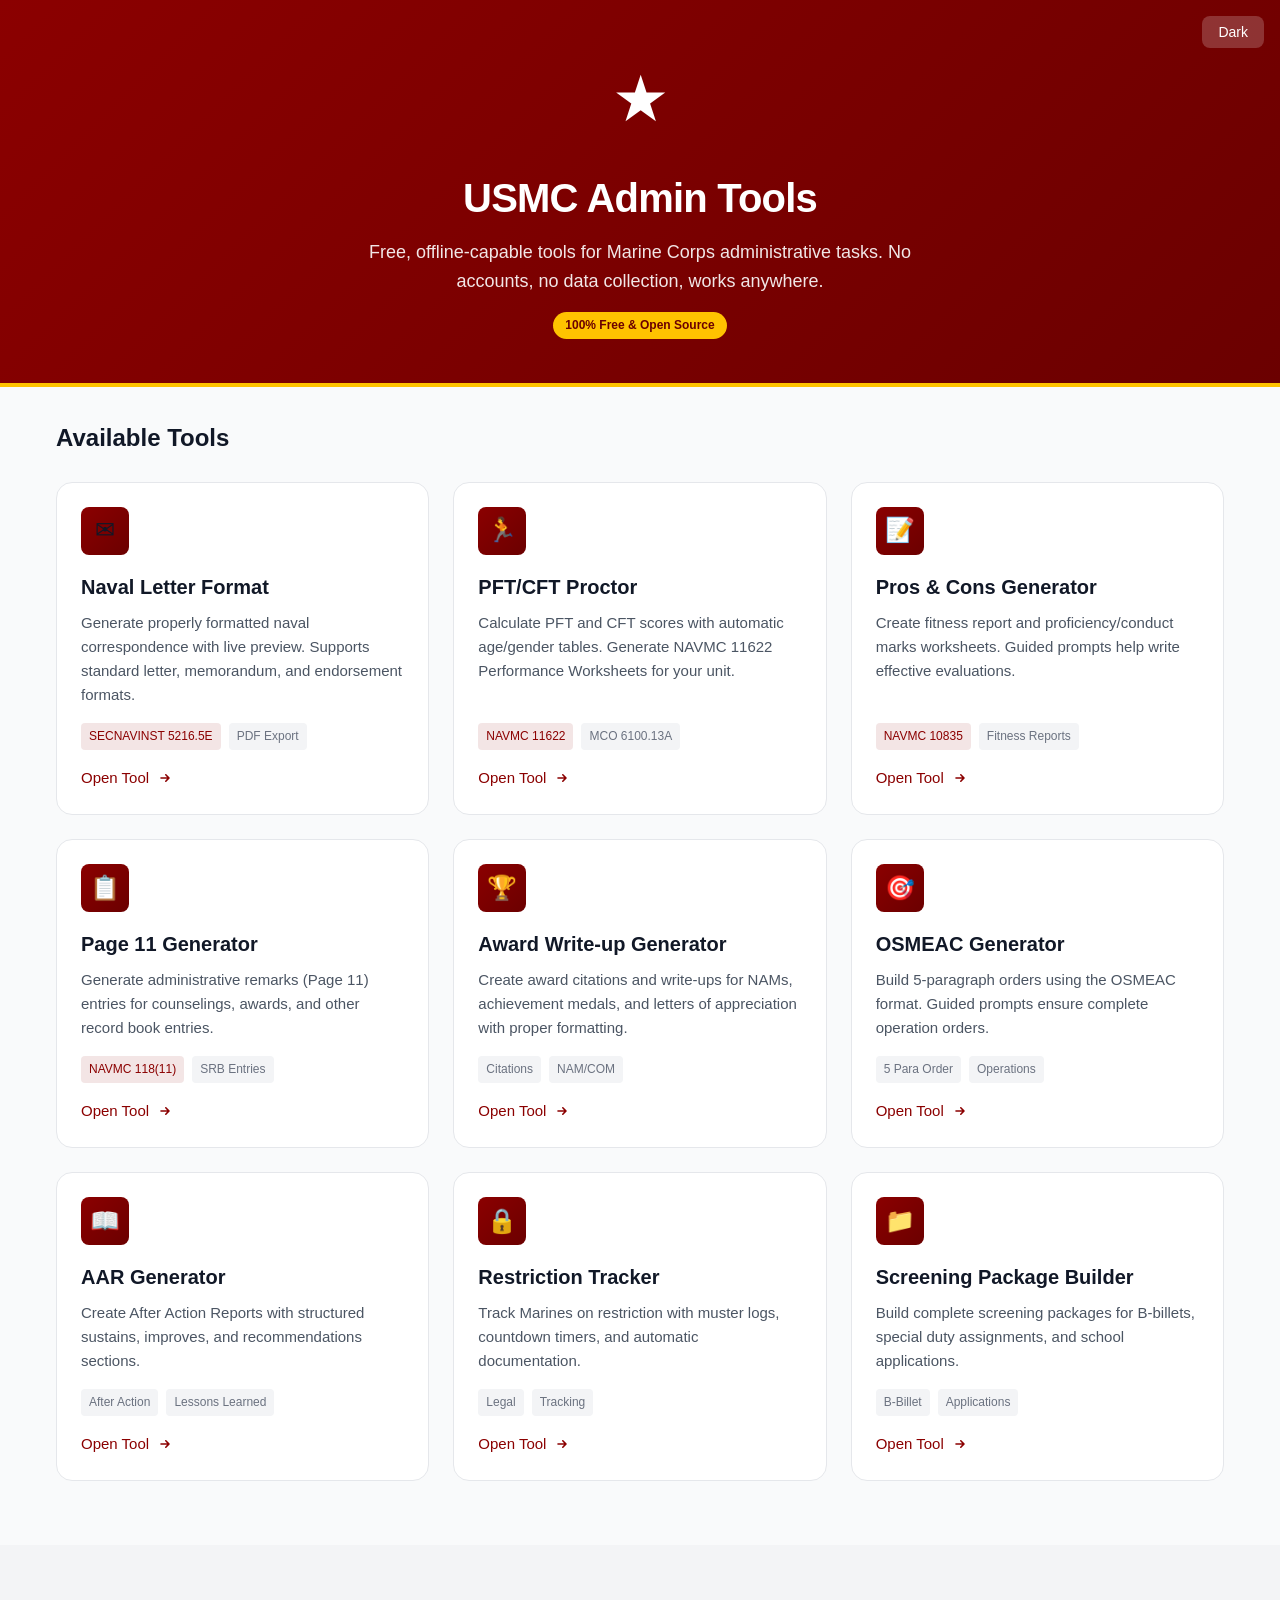
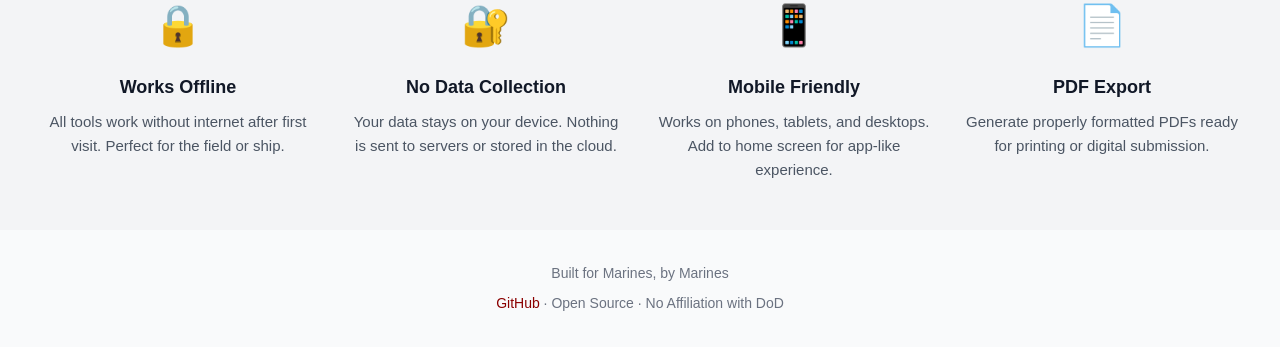
==== index.html @ 27b56e78 "Initial commit: USMC Admin Tools Portal Landing page linking all USMC admin tools: - Naval Letter Fo" ====
<!DOCTYPE html>
<html lang="en" data-theme="light">
<head>
  <meta charset="UTF-8">
  <meta name="viewport" content="width=device-width, initial-scale=1.0">
  <meta name="description" content="USMC Admin Tools - Free offline-capable tools for Marine Corps administrative tasks">
  <title>USMC Admin Tools Suite</title>

  <!-- PWA -->
  <link rel="manifest" href="manifest.json">
  <meta name="theme-color" content="#8B0000">
  <link rel="icon" type="image/svg+xml" href="assets/icon.svg">
  <link rel="apple-touch-icon" href="assets/icon-192.png">
  <meta name="apple-mobile-web-app-capable" content="yes">
  <meta name="apple-mobile-web-app-status-bar-style" content="black-translucent">

  <style>
    /* ========================================
       CSS Variables
       ======================================== */
    :root {
      --primary: #8B0000;
      --primary-dark: #6B0000;
      --primary-light: #A52A2A;
      --secondary: #003366;
      --gold: #FFC300;

      --bg-primary: #FFFFFF;
      --bg-secondary: #F9FAFB;
      --bg-tertiary: #F3F4F6;
      --surface: #FFFFFF;

      --text-primary: #111827;
      --text-secondary: #4B5563;
      --text-tertiary: #6B7280;

      --border-light: #E5E7EB;
      --border-medium: #D1D5DB;

      --shadow-sm: 0 1px 2px 0 rgba(0, 0, 0, 0.05);
      --shadow-md: 0 4px 6px -1px rgba(0, 0, 0, 0.1);
      --shadow-lg: 0 10px 15px -3px rgba(0, 0, 0, 0.1);

      --radius-md: 8px;
      --radius-lg: 12px;
      --radius-xl: 16px;

      --font-sans: -apple-system, BlinkMacSystemFont, 'Segoe UI', Roboto, sans-serif;
    }

    [data-theme="dark"] {
      --bg-primary: #111827;
      --bg-secondary: #1F2937;
      --bg-tertiary: #374151;
      --surface: #1F2937;

      --text-primary: #F9FAFB;
      --text-secondary: #D1D5DB;
      --text-tertiary: #9CA3AF;

      --border-light: #374151;
      --border-medium: #4B5563;
    }

    /* ========================================
       Base Styles
       ======================================== */
    *, *::before, *::after {
      box-sizing: border-box;
      margin: 0;
      padding: 0;
    }

    body {
      font-family: var(--font-sans);
      background: var(--bg-secondary);
      color: var(--text-primary);
      line-height: 1.6;
      min-height: 100vh;
    }

    a {
      color: inherit;
      text-decoration: none;
    }

    /* ========================================
       Header
       ======================================== */
    .header {
      background: linear-gradient(135deg, var(--primary) 0%, var(--primary-dark) 100%);
      color: white;
      padding: 3rem 1rem;
      text-align: center;
      position: relative;
    }

    .header::after {
      content: '';
      position: absolute;
      bottom: 0;
      left: 0;
      right: 0;
      height: 4px;
      background: var(--gold);
    }

    .header__icon {
      font-size: 4rem;
      margin-bottom: 1rem;
    }

    .header__title {
      font-size: 2.5rem;
      font-weight: 700;
      margin-bottom: 0.5rem;
      letter-spacing: -0.02em;
    }

    .header__subtitle {
      font-size: 1.125rem;
      opacity: 0.9;
      max-width: 600px;
      margin: 0 auto;
    }

    .header__badge {
      display: inline-block;
      background: var(--gold);
      color: var(--primary-dark);
      font-size: 0.75rem;
      font-weight: 600;
      padding: 0.25rem 0.75rem;
      border-radius: 999px;
      margin-top: 1rem;
    }

    /* ========================================
       Theme Toggle
       ======================================== */
    .theme-toggle {
      position: absolute;
      top: 1rem;
      right: 1rem;
      background: rgba(255,255,255,0.2);
      border: none;
      color: white;
      padding: 0.5rem 1rem;
      border-radius: var(--radius-md);
      cursor: pointer;
      font-size: 0.875rem;
      transition: background 0.2s;
    }

    .theme-toggle:hover {
      background: rgba(255,255,255,0.3);
    }

    /* ========================================
       Container
       ======================================== */
    .container {
      max-width: 1200px;
      margin: 0 auto;
      padding: 2rem 1rem;
    }

    /* ========================================
       Tools Grid
       ======================================== */
    .section-title {
      font-size: 1.5rem;
      font-weight: 600;
      margin-bottom: 1.5rem;
      color: var(--text-primary);
    }

    .tools-grid {
      display: grid;
      grid-template-columns: repeat(auto-fill, minmax(300px, 1fr));
      gap: 1.5rem;
    }

    /* ========================================
       Tool Card
       ======================================== */
    .tool-card {
      background: var(--surface);
      border: 1px solid var(--border-light);
      border-radius: var(--radius-xl);
      padding: 1.5rem;
      transition: all 0.2s ease;
      display: flex;
      flex-direction: column;
      position: relative;
      overflow: hidden;
    }

    .tool-card:hover {
      transform: translateY(-4px);
      box-shadow: var(--shadow-lg);
      border-color: var(--primary-light);
    }

    .tool-card__icon {
      width: 48px;
      height: 48px;
      background: linear-gradient(135deg, var(--primary) 0%, var(--primary-dark) 100%);
      border-radius: var(--radius-md);
      display: flex;
      align-items: center;
      justify-content: center;
      font-size: 1.5rem;
      margin-bottom: 1rem;
    }

    .tool-card__title {
      font-size: 1.25rem;
      font-weight: 600;
      margin-bottom: 0.5rem;
      color: var(--text-primary);
    }

    .tool-card__description {
      font-size: 0.9375rem;
      color: var(--text-secondary);
      margin-bottom: 1rem;
      flex: 1;
    }

    .tool-card__tags {
      display: flex;
      flex-wrap: wrap;
      gap: 0.5rem;
      margin-bottom: 1rem;
    }

    .tag {
      font-size: 0.75rem;
      padding: 0.25rem 0.5rem;
      background: var(--bg-tertiary);
      color: var(--text-tertiary);
      border-radius: 4px;
    }

    .tag--navmc {
      background: rgba(139, 0, 0, 0.1);
      color: var(--primary);
    }

    .tool-card__link {
      display: inline-flex;
      align-items: center;
      gap: 0.5rem;
      color: var(--primary);
      font-weight: 500;
      font-size: 0.9375rem;
    }

    .tool-card__link:hover {
      text-decoration: underline;
    }

    .tool-card__link svg {
      width: 16px;
      height: 16px;
    }

    .tool-card--coming-soon {
      opacity: 0.6;
    }

    .tool-card--coming-soon .tool-card__link {
      color: var(--text-tertiary);
      pointer-events: none;
    }

    .coming-soon-badge {
      position: absolute;
      top: 1rem;
      right: 1rem;
      background: var(--bg-tertiary);
      color: var(--text-tertiary);
      font-size: 0.6875rem;
      font-weight: 600;
      padding: 0.25rem 0.5rem;
      border-radius: 4px;
      text-transform: uppercase;
    }

    /* ========================================
       Features Section
       ======================================== */
    .features {
      background: var(--bg-tertiary);
      padding: 3rem 1rem;
      margin-top: 2rem;
    }

    .features-grid {
      display: grid;
      grid-template-columns: repeat(auto-fit, minmax(250px, 1fr));
      gap: 2rem;
      max-width: 1200px;
      margin: 0 auto;
    }

    .feature {
      text-align: center;
    }

    .feature__icon {
      font-size: 2.5rem;
      margin-bottom: 1rem;
    }

    .feature__title {
      font-size: 1.125rem;
      font-weight: 600;
      margin-bottom: 0.5rem;
    }

    .feature__description {
      font-size: 0.9375rem;
      color: var(--text-secondary);
    }

    /* ========================================
       Footer
       ======================================== */
    .footer {
      text-align: center;
      padding: 2rem 1rem;
      color: var(--text-tertiary);
      font-size: 0.875rem;
    }

    .footer a {
      color: var(--primary);
    }

    .footer a:hover {
      text-decoration: underline;
    }

    /* ========================================
       Responsive
       ======================================== */
    @media (max-width: 640px) {
      .header__title {
        font-size: 1.75rem;
      }

      .header__subtitle {
        font-size: 1rem;
      }

      .tools-grid {
        grid-template-columns: 1fr;
      }
    }
  </style>
</head>
<body>
  <!-- Header -->
  <header class="header">
    <button class="theme-toggle" onclick="toggleTheme()" id="theme-toggle">Dark</button>
    <div class="header__icon">&#9733;</div>
    <h1 class="header__title">USMC Admin Tools</h1>
    <p class="header__subtitle">Free, offline-capable tools for Marine Corps administrative tasks. No accounts, no data collection, works anywhere.</p>
    <span class="header__badge">100% Free &amp; Open Source</span>
  </header>

  <!-- Main Content -->
  <main class="container">
    <h2 class="section-title">Available Tools</h2>

    <div class="tools-grid">
      <!-- Naval Letter Format -->
      <a href="https://jeranaias.github.io/navalletterformat/" class="tool-card">
        <div class="tool-card__icon">&#9993;</div>
        <h3 class="tool-card__title">Naval Letter Format</h3>
        <p class="tool-card__description">Generate properly formatted naval correspondence with live preview. Supports standard letter, memorandum, and endorsement formats.</p>
        <div class="tool-card__tags">
          <span class="tag tag--navmc">SECNAVINST 5216.5E</span>
          <span class="tag">PDF Export</span>
        </div>
        <span class="tool-card__link">
          Open Tool
          <svg viewBox="0 0 20 20" fill="currentColor"><path fill-rule="evenodd" d="M10.293 5.293a1 1 0 011.414 0l4 4a1 1 0 010 1.414l-4 4a1 1 0 01-1.414-1.414L12.586 11H5a1 1 0 110-2h7.586l-2.293-2.293a1 1 0 010-1.414z" clip-rule="evenodd"/></svg>
        </span>
      </a>

      <!-- PFT/CFT Proctor -->
      <a href="https://jeranaias.github.io/pft-cft-proctor/" class="tool-card">
        <div class="tool-card__icon">&#127939;</div>
        <h3 class="tool-card__title">PFT/CFT Proctor</h3>
        <p class="tool-card__description">Calculate PFT and CFT scores with automatic age/gender tables. Generate NAVMC 11622 Performance Worksheets for your unit.</p>
        <div class="tool-card__tags">
          <span class="tag tag--navmc">NAVMC 11622</span>
          <span class="tag">MCO 6100.13A</span>
        </div>
        <span class="tool-card__link">
          Open Tool
          <svg viewBox="0 0 20 20" fill="currentColor"><path fill-rule="evenodd" d="M10.293 5.293a1 1 0 011.414 0l4 4a1 1 0 010 1.414l-4 4a1 1 0 01-1.414-1.414L12.586 11H5a1 1 0 110-2h7.586l-2.293-2.293a1 1 0 010-1.414z" clip-rule="evenodd"/></svg>
        </span>
      </a>

      <!-- Pros/Cons Generator -->
      <a href="https://jeranaias.github.io/pros-cons-generator/" class="tool-card">
        <div class="tool-card__icon">&#128221;</div>
        <h3 class="tool-card__title">Pros &amp; Cons Generator</h3>
        <p class="tool-card__description">Create fitness report and proficiency/conduct marks worksheets. Guided prompts help write effective evaluations.</p>
        <div class="tool-card__tags">
          <span class="tag tag--navmc">NAVMC 10835</span>
          <span class="tag">Fitness Reports</span>
        </div>
        <span class="tool-card__link">
          Open Tool
          <svg viewBox="0 0 20 20" fill="currentColor"><path fill-rule="evenodd" d="M10.293 5.293a1 1 0 011.414 0l4 4a1 1 0 010 1.414l-4 4a1 1 0 01-1.414-1.414L12.586 11H5a1 1 0 110-2h7.586l-2.293-2.293a1 1 0 010-1.414z" clip-rule="evenodd"/></svg>
        </span>
      </a>

      <!-- Page 11 Generator -->
      <a href="https://jeranaias.github.io/page11-generator/" class="tool-card">
        <div class="tool-card__icon">&#128203;</div>
        <h3 class="tool-card__title">Page 11 Generator</h3>
        <p class="tool-card__description">Generate administrative remarks (Page 11) entries for counselings, awards, and other record book entries.</p>
        <div class="tool-card__tags">
          <span class="tag tag--navmc">NAVMC 118(11)</span>
          <span class="tag">SRB Entries</span>
        </div>
        <span class="tool-card__link">
          Open Tool
          <svg viewBox="0 0 20 20" fill="currentColor"><path fill-rule="evenodd" d="M10.293 5.293a1 1 0 011.414 0l4 4a1 1 0 010 1.414l-4 4a1 1 0 01-1.414-1.414L12.586 11H5a1 1 0 110-2h7.586l-2.293-2.293a1 1 0 010-1.414z" clip-rule="evenodd"/></svg>
        </span>
      </a>

      <!-- Award Write-up Generator -->
      <a href="https://jeranaias.github.io/award-writeup-generator/" class="tool-card">
        <div class="tool-card__icon">&#127942;</div>
        <h3 class="tool-card__title">Award Write-up Generator</h3>
        <p class="tool-card__description">Create award citations and write-ups for NAMs, achievement medals, and letters of appreciation with proper formatting.</p>
        <div class="tool-card__tags">
          <span class="tag">Citations</span>
          <span class="tag">NAM/COM</span>
        </div>
        <span class="tool-card__link">
          Open Tool
          <svg viewBox="0 0 20 20" fill="currentColor"><path fill-rule="evenodd" d="M10.293 5.293a1 1 0 011.414 0l4 4a1 1 0 010 1.414l-4 4a1 1 0 01-1.414-1.414L12.586 11H5a1 1 0 110-2h7.586l-2.293-2.293a1 1 0 010-1.414z" clip-rule="evenodd"/></svg>
        </span>
      </a>

      <!-- OSMEAC Generator -->
      <a href="https://jeranaias.github.io/osmeac-generator/" class="tool-card">
        <div class="tool-card__icon">&#127919;</div>
        <h3 class="tool-card__title">OSMEAC Generator</h3>
        <p class="tool-card__description">Build 5-paragraph orders using the OSMEAC format. Guided prompts ensure complete operation orders.</p>
        <div class="tool-card__tags">
          <span class="tag">5 Para Order</span>
          <span class="tag">Operations</span>
        </div>
        <span class="tool-card__link">
          Open Tool
          <svg viewBox="0 0 20 20" fill="currentColor"><path fill-rule="evenodd" d="M10.293 5.293a1 1 0 011.414 0l4 4a1 1 0 010 1.414l-4 4a1 1 0 01-1.414-1.414L12.586 11H5a1 1 0 110-2h7.586l-2.293-2.293a1 1 0 010-1.414z" clip-rule="evenodd"/></svg>
        </span>
      </a>

      <!-- AAR Generator -->
      <a href="https://jeranaias.github.io/aar-generator/" class="tool-card">
        <div class="tool-card__icon">&#128214;</div>
        <h3 class="tool-card__title">AAR Generator</h3>
        <p class="tool-card__description">Create After Action Reports with structured sustains, improves, and recommendations sections.</p>
        <div class="tool-card__tags">
          <span class="tag">After Action</span>
          <span class="tag">Lessons Learned</span>
        </div>
        <span class="tool-card__link">
          Open Tool
          <svg viewBox="0 0 20 20" fill="currentColor"><path fill-rule="evenodd" d="M10.293 5.293a1 1 0 011.414 0l4 4a1 1 0 010 1.414l-4 4a1 1 0 01-1.414-1.414L12.586 11H5a1 1 0 110-2h7.586l-2.293-2.293a1 1 0 010-1.414z" clip-rule="evenodd"/></svg>
        </span>
      </a>

      <!-- Restriction Tracker -->
      <a href="https://jeranaias.github.io/restriction-tracker/" class="tool-card">
        <div class="tool-card__icon">&#128274;</div>
        <h3 class="tool-card__title">Restriction Tracker</h3>
        <p class="tool-card__description">Track Marines on restriction with muster logs, countdown timers, and automatic documentation.</p>
        <div class="tool-card__tags">
          <span class="tag">Legal</span>
          <span class="tag">Tracking</span>
        </div>
        <span class="tool-card__link">
          Open Tool
          <svg viewBox="0 0 20 20" fill="currentColor"><path fill-rule="evenodd" d="M10.293 5.293a1 1 0 011.414 0l4 4a1 1 0 010 1.414l-4 4a1 1 0 01-1.414-1.414L12.586 11H5a1 1 0 110-2h7.586l-2.293-2.293a1 1 0 010-1.414z" clip-rule="evenodd"/></svg>
        </span>
      </a>

      <!-- Screening Package Builder -->
      <a href="https://jeranaias.github.io/screening-package-builder/" class="tool-card">
        <div class="tool-card__icon">&#128193;</div>
        <h3 class="tool-card__title">Screening Package Builder</h3>
        <p class="tool-card__description">Build complete screening packages for B-billets, special duty assignments, and school applications.</p>
        <div class="tool-card__tags">
          <span class="tag">B-Billet</span>
          <span class="tag">Applications</span>
        </div>
        <span class="tool-card__link">
          Open Tool
          <svg viewBox="0 0 20 20" fill="currentColor"><path fill-rule="evenodd" d="M10.293 5.293a1 1 0 011.414 0l4 4a1 1 0 010 1.414l-4 4a1 1 0 01-1.414-1.414L12.586 11H5a1 1 0 110-2h7.586l-2.293-2.293a1 1 0 010-1.414z" clip-rule="evenodd"/></svg>
        </span>
      </a>
    </div>
  </main>

  <!-- Features Section -->
  <section class="features">
    <div class="features-grid">
      <div class="feature">
        <div class="feature__icon">&#128274;</div>
        <h3 class="feature__title">Works Offline</h3>
        <p class="feature__description">All tools work without internet after first visit. Perfect for the field or ship.</p>
      </div>
      <div class="feature">
        <div class="feature__icon">&#128272;</div>
        <h3 class="feature__title">No Data Collection</h3>
        <p class="feature__description">Your data stays on your device. Nothing is sent to servers or stored in the cloud.</p>
      </div>
      <div class="feature">
        <div class="feature__icon">&#128241;</div>
        <h3 class="feature__title">Mobile Friendly</h3>
        <p class="feature__description">Works on phones, tablets, and desktops. Add to home screen for app-like experience.</p>
      </div>
      <div class="feature">
        <div class="feature__icon">&#128196;</div>
        <h3 class="feature__title">PDF Export</h3>
        <p class="feature__description">Generate properly formatted PDFs ready for printing or digital submission.</p>
      </div>
    </div>
  </section>

  <!-- Footer -->
  <footer class="footer">
    <p>Built for Marines, by Marines</p>
    <p style="margin-top: 0.5rem;">
      <a href="https://github.com/jeranaias">GitHub</a> &middot;
      Open Source &middot;
      No Affiliation with DoD
    </p>
  </footer>

  <script>
    // Theme toggle
    function toggleTheme() {
      const html = document.documentElement;
      const current = html.getAttribute('data-theme');
      const next = current === 'dark' ? 'light' : 'dark';
      html.setAttribute('data-theme', next);
      localStorage.setItem('theme', next);
      updateThemeButton(next);
    }

    function updateThemeButton(theme) {
      const btn = document.getElementById('theme-toggle');
      if (btn) btn.textContent = theme === 'dark' ? 'Light' : 'Dark';
    }

    // Initialize theme
    (function() {
      const saved = localStorage.getItem('theme');
      const prefers = window.matchMedia('(prefers-color-scheme: dark)').matches;
      const theme = saved || (prefers ? 'dark' : 'light');
      document.documentElement.setAttribute('data-theme', theme);
      updateThemeButton(theme);
    })();
  </script>
</body>
</html>
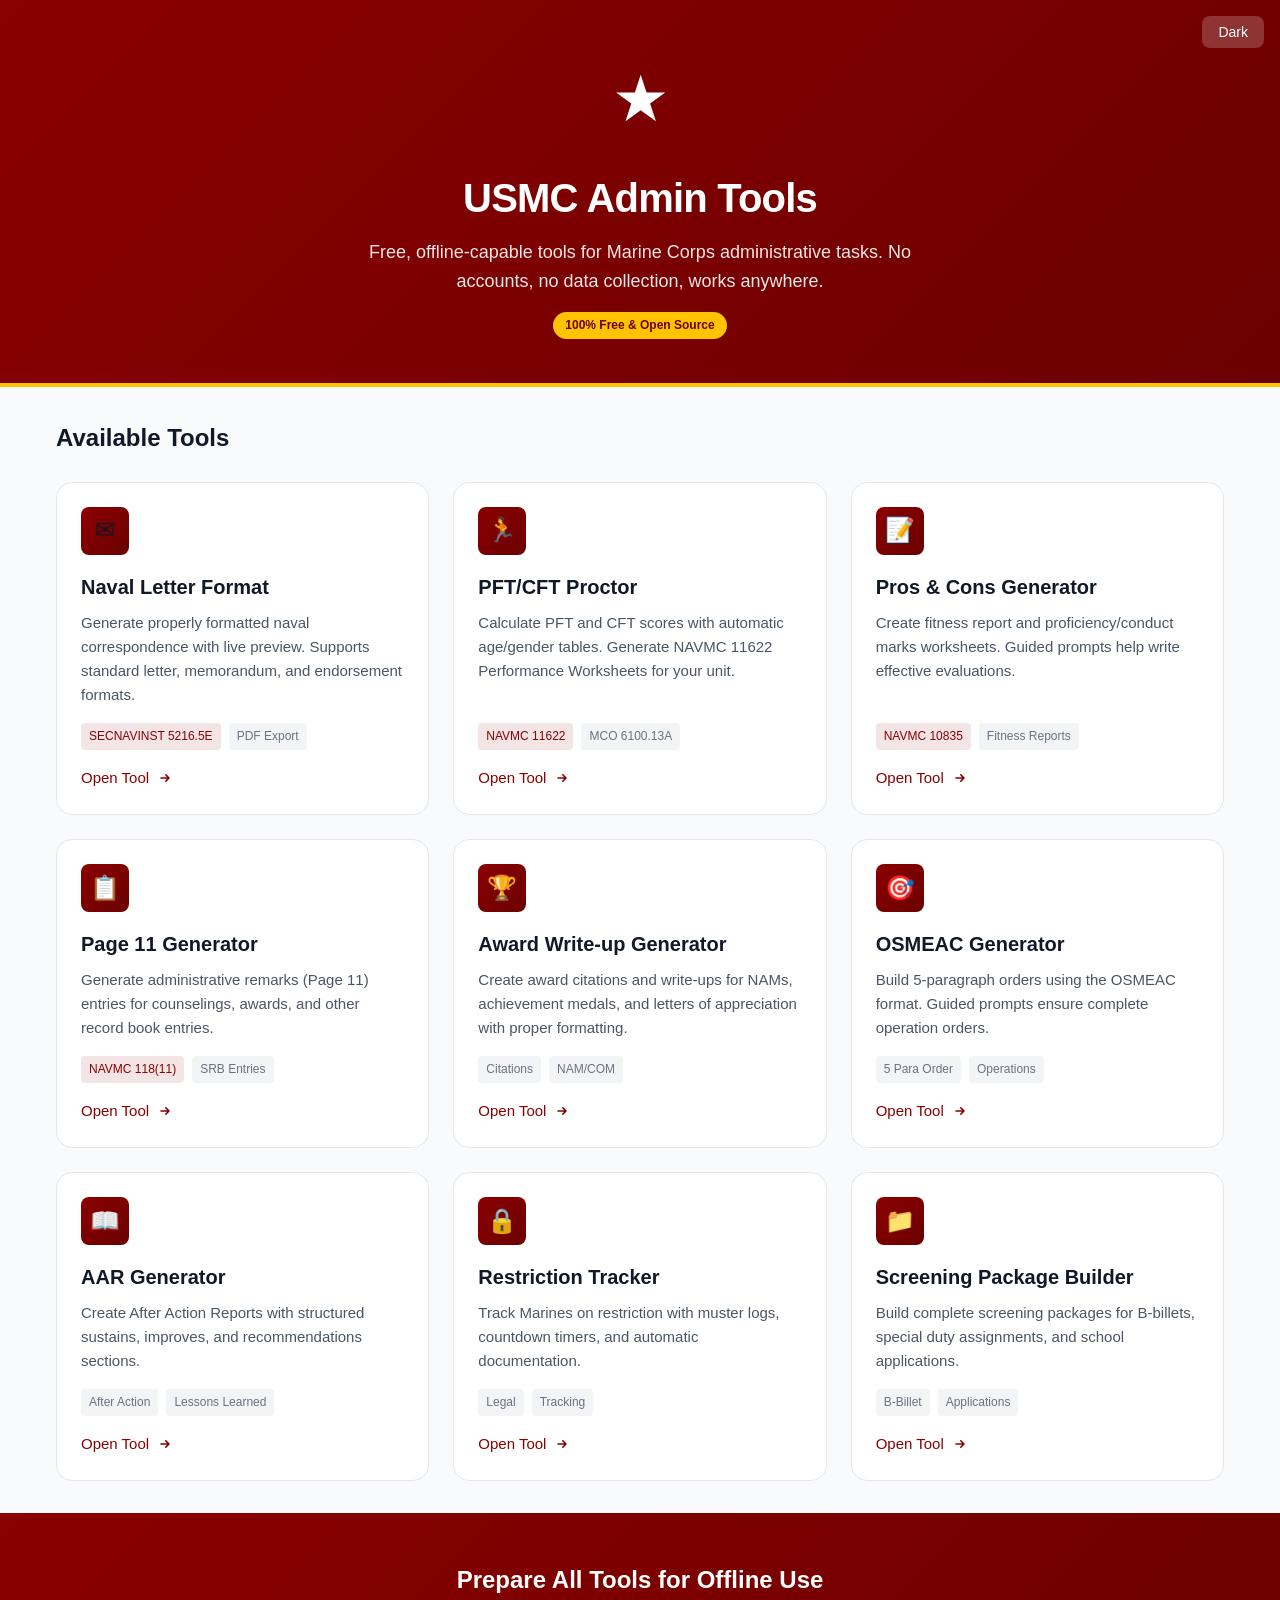
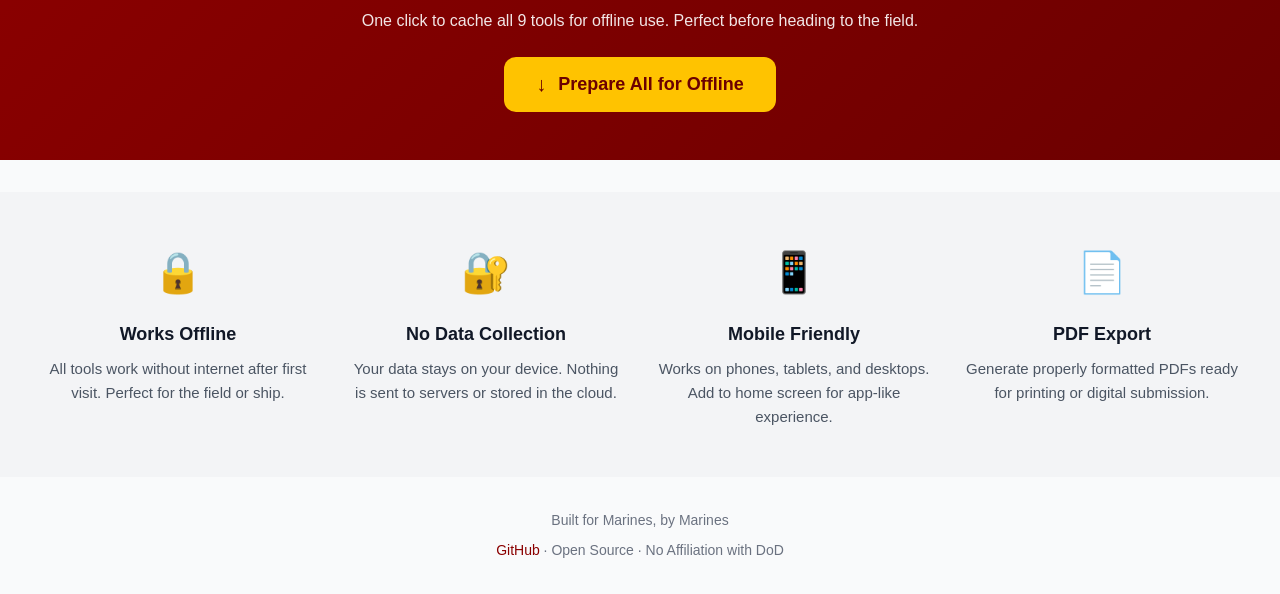
==== commit 1b759c5c: "Add offline preparation feature and fix icons - Add "Prepare All for Offline" button to cache all 9 " ====
--- a/index.html
+++ b/index.html
@@ -10,7 +10,7 @@
   <link rel="manifest" href="manifest.json">
   <meta name="theme-color" content="#8B0000">
   <link rel="icon" type="image/svg+xml" href="assets/icon.svg">
-  <link rel="apple-touch-icon" href="assets/icon-192.png">
+  <link rel="apple-touch-icon" href="assets/icon-192.svg">
   <meta name="apple-mobile-web-app-capable" content="yes">
   <meta name="apple-mobile-web-app-status-bar-style" content="black-translucent">
 
@@ -344,6 +344,112 @@
     }
 
     /* ========================================
+       Offline Install Section
+       ======================================== */
+    .offline-install {
+      background: linear-gradient(135deg, var(--primary) 0%, var(--primary-dark) 100%);
+      padding: 3rem 1rem;
+      text-align: center;
+      color: white;
+    }
+
+    .offline-install__content {
+      max-width: 600px;
+      margin: 0 auto;
+    }
+
+    .offline-install__title {
+      font-size: 1.5rem;
+      font-weight: 600;
+      margin-bottom: 0.5rem;
+    }
+
+    .offline-install__description {
+      opacity: 0.9;
+      margin-bottom: 1.5rem;
+    }
+
+    .install-all-btn {
+      display: inline-flex;
+      align-items: center;
+      gap: 0.75rem;
+      background: var(--gold);
+      color: var(--primary-dark);
+      border: none;
+      padding: 1rem 2rem;
+      font-size: 1.125rem;
+      font-weight: 600;
+      border-radius: var(--radius-lg);
+      cursor: pointer;
+      transition: all 0.2s;
+    }
+
+    .install-all-btn:hover {
+      transform: translateY(-2px);
+      box-shadow: 0 4px 12px rgba(0,0,0,0.3);
+    }
+
+    .install-all-btn:disabled {
+      opacity: 0.7;
+      cursor: not-allowed;
+      transform: none;
+    }
+
+    .install-all-btn__icon {
+      font-size: 1.25rem;
+    }
+
+    .install-progress {
+      margin-top: 1.5rem;
+    }
+
+    .install-progress__bar {
+      background: rgba(255,255,255,0.2);
+      border-radius: 999px;
+      height: 8px;
+      overflow: hidden;
+      margin-bottom: 0.75rem;
+    }
+
+    .install-progress__fill {
+      background: var(--gold);
+      height: 100%;
+      width: 0%;
+      transition: width 0.3s ease;
+      border-radius: 999px;
+    }
+
+    .install-progress__status {
+      font-size: 0.9375rem;
+      margin-bottom: 1rem;
+    }
+
+    .tool-checklist {
+      display: flex;
+      flex-wrap: wrap;
+      justify-content: center;
+      gap: 0.5rem;
+    }
+
+    .tool-check {
+      display: inline-flex;
+      align-items: center;
+      gap: 0.25rem;
+      background: rgba(255,255,255,0.1);
+      padding: 0.25rem 0.75rem;
+      border-radius: var(--radius-md);
+      font-size: 0.8125rem;
+    }
+
+    .tool-check--done {
+      background: rgba(255, 195, 0, 0.3);
+    }
+
+    .tool-check__icon {
+      font-size: 0.75rem;
+    }
+
+    /* ========================================
        Responsive
        ======================================== */
     @media (max-width: 640px) {
@@ -512,6 +618,25 @@
       </a>
     </div>
   </main>
+
+  <!-- Offline Install Section -->
+  <section class="offline-install">
+    <div class="offline-install__content">
+      <h2 class="offline-install__title">Prepare All Tools for Offline Use</h2>
+      <p class="offline-install__description">One click to cache all 9 tools for offline use. Perfect before heading to the field.</p>
+      <button id="install-all-btn" class="install-all-btn" onclick="prepareAllOffline()">
+        <span class="install-all-btn__icon">&#8595;</span>
+        <span class="install-all-btn__text">Prepare All for Offline</span>
+      </button>
+      <div id="install-progress" class="install-progress" style="display: none;">
+        <div class="install-progress__bar">
+          <div id="progress-fill" class="install-progress__fill"></div>
+        </div>
+        <div id="progress-status" class="install-progress__status">Preparing...</div>
+        <div id="tool-checklist" class="tool-checklist"></div>
+      </div>
+    </div>
+  </section>
 
   <!-- Features Section -->
   <section class="features">
@@ -573,6 +698,112 @@
       document.documentElement.setAttribute('data-theme', theme);
       updateThemeButton(theme);
     })();
+
+    // Prepare All for Offline
+    const TOOLS = [
+      { name: 'Naval Letter', url: 'https://jeranaias.github.io/navalletterformat/' },
+      { name: 'PFT/CFT Proctor', url: 'https://jeranaias.github.io/pft-cft-proctor/' },
+      { name: 'Pros/Cons', url: 'https://jeranaias.github.io/pros-cons-generator/' },
+      { name: 'Page 11', url: 'https://jeranaias.github.io/page11-generator/' },
+      { name: 'Award Write-up', url: 'https://jeranaias.github.io/award-writeup-generator/' },
+      { name: 'OSMEAC', url: 'https://jeranaias.github.io/osmeac-generator/' },
+      { name: 'AAR', url: 'https://jeranaias.github.io/aar-generator/' },
+      { name: 'Restriction Tracker', url: 'https://jeranaias.github.io/restriction-tracker/' },
+      { name: 'Screening Package', url: 'https://jeranaias.github.io/screening-package-builder/' }
+    ];
+
+    async function prepareAllOffline() {
+      const btn = document.getElementById('install-all-btn');
+      const progress = document.getElementById('install-progress');
+      const progressFill = document.getElementById('progress-fill');
+      const progressStatus = document.getElementById('progress-status');
+      const checklist = document.getElementById('tool-checklist');
+
+      // Disable button and show progress
+      btn.disabled = true;
+      btn.querySelector('.install-all-btn__text').textContent = 'Preparing...';
+      progress.style.display = 'block';
+
+      // Build checklist
+      checklist.innerHTML = TOOLS.map(tool =>
+        `<span class="tool-check" id="check-${tool.name.replace(/[^a-z]/gi, '')}">
+          <span class="tool-check__icon">&#9711;</span>
+          ${tool.name}
+        </span>`
+      ).join('');
+
+      // Load each tool to trigger service worker caching
+      let completed = 0;
+      const container = document.createElement('div');
+      container.style.cssText = 'position:absolute;left:-9999px;width:1px;height:1px;overflow:hidden;';
+      document.body.appendChild(container);
+
+      for (const tool of TOOLS) {
+        progressStatus.textContent = `Caching ${tool.name}...`;
+
+        try {
+          // Create hidden iframe to load the tool
+          const iframe = document.createElement('iframe');
+          iframe.style.cssText = 'width:1px;height:1px;border:none;';
+          container.appendChild(iframe);
+
+          // Wait for iframe to load
+          await new Promise((resolve, reject) => {
+            const timeout = setTimeout(() => {
+              resolve(); // Resolve anyway after timeout
+            }, 8000);
+
+            iframe.onload = () => {
+              clearTimeout(timeout);
+              // Give service worker time to cache
+              setTimeout(resolve, 1000);
+            };
+            iframe.onerror = () => {
+              clearTimeout(timeout);
+              resolve(); // Continue even on error
+            };
+            iframe.src = tool.url;
+          });
+
+          // Mark as done
+          const checkEl = document.getElementById('check-' + tool.name.replace(/[^a-z]/gi, ''));
+          if (checkEl) {
+            checkEl.classList.add('tool-check--done');
+            checkEl.querySelector('.tool-check__icon').innerHTML = '&#10003;';
+          }
+        } catch (e) {
+          console.warn('Failed to cache:', tool.name, e);
+        }
+
+        completed++;
+        progressFill.style.width = (completed / TOOLS.length * 100) + '%';
+      }
+
+      // Cleanup
+      document.body.removeChild(container);
+
+      // Done
+      progressStatus.textContent = 'All tools ready for offline use!';
+      btn.querySelector('.install-all-btn__text').textContent = 'All Ready!';
+      btn.querySelector('.install-all-btn__icon').innerHTML = '&#10003;';
+
+      // Store completion
+      localStorage.setItem('offlinePrepared', Date.now());
+    }
+
+    // Check if already prepared
+    (function() {
+      const prepared = localStorage.getItem('offlinePrepared');
+      if (prepared) {
+        const btn = document.getElementById('install-all-btn');
+        const age = Date.now() - parseInt(prepared);
+        const days = Math.floor(age / (1000 * 60 * 60 * 24));
+        if (days < 7) {
+          btn.querySelector('.install-all-btn__icon').innerHTML = '&#10003;';
+          btn.querySelector('.install-all-btn__text').textContent = 'Refresh Offline Cache';
+        }
+      }
+    })();
   </script>
 </body>
 </html>
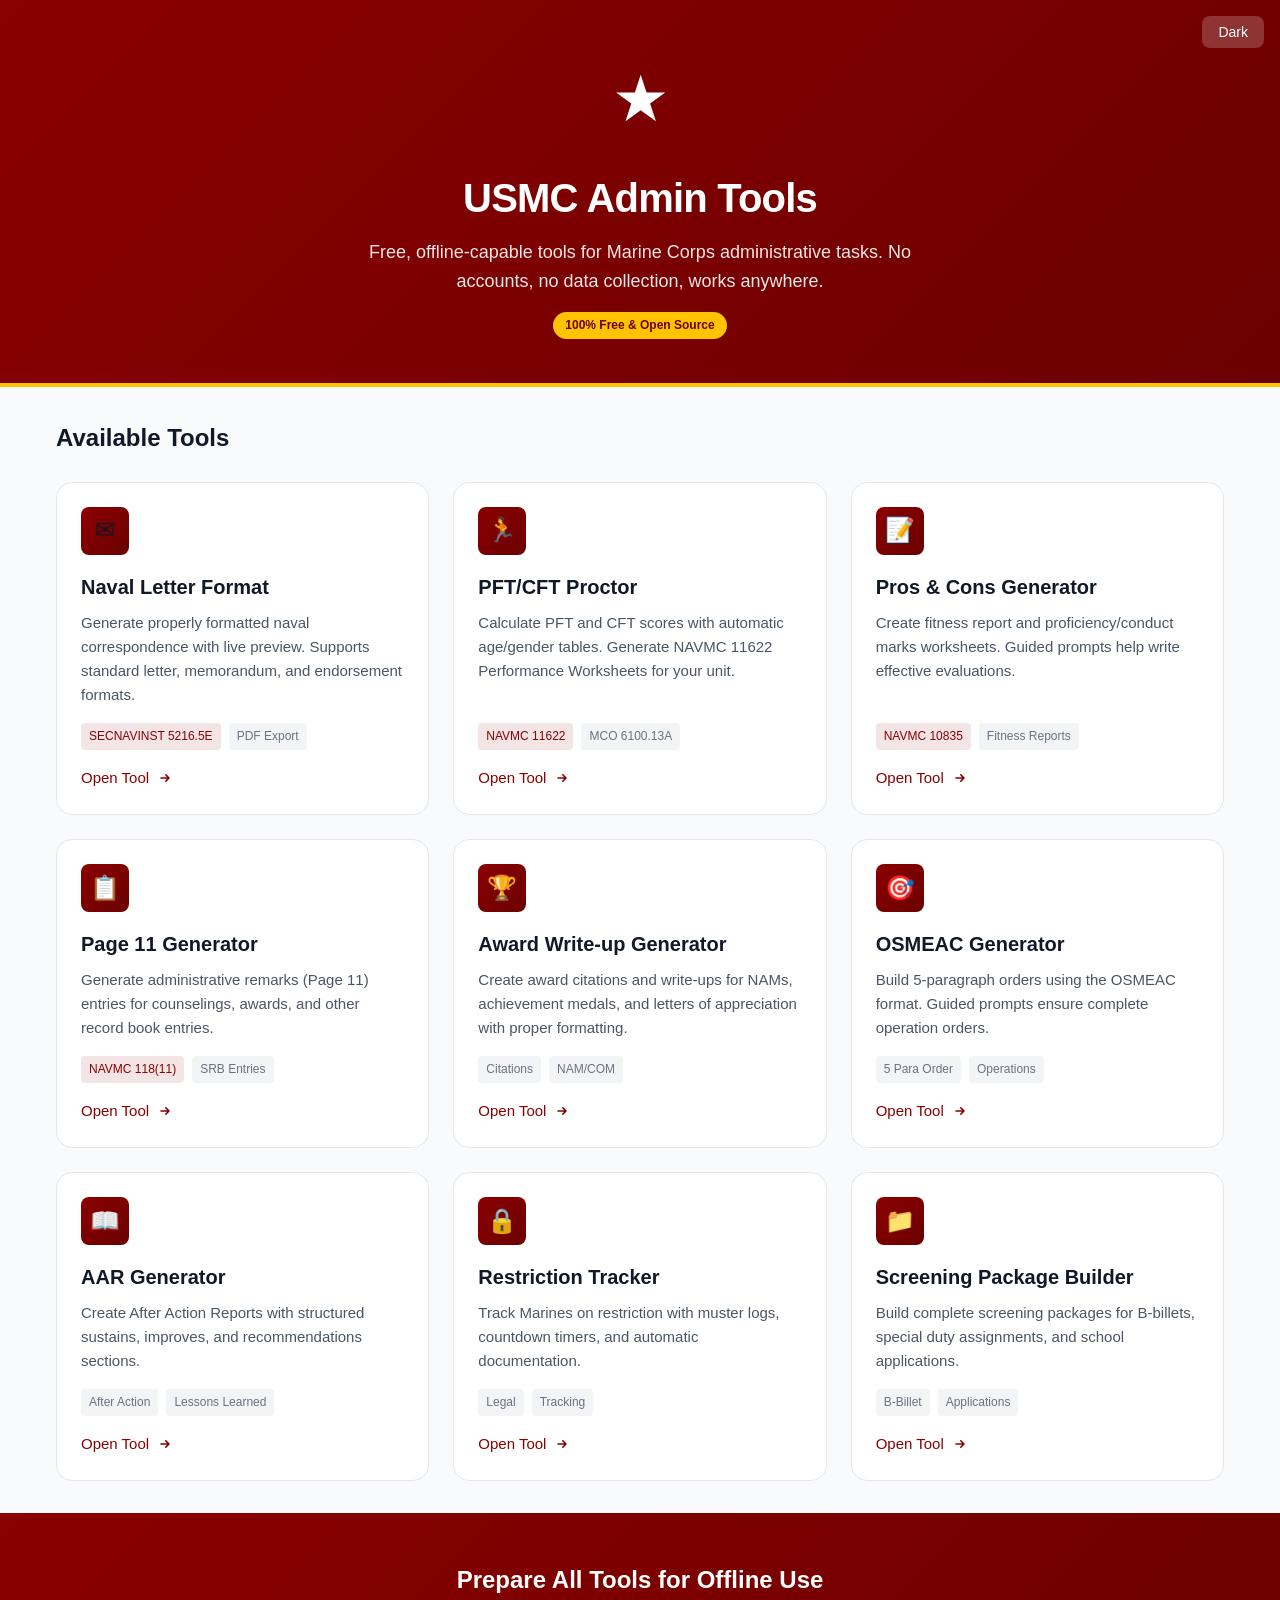
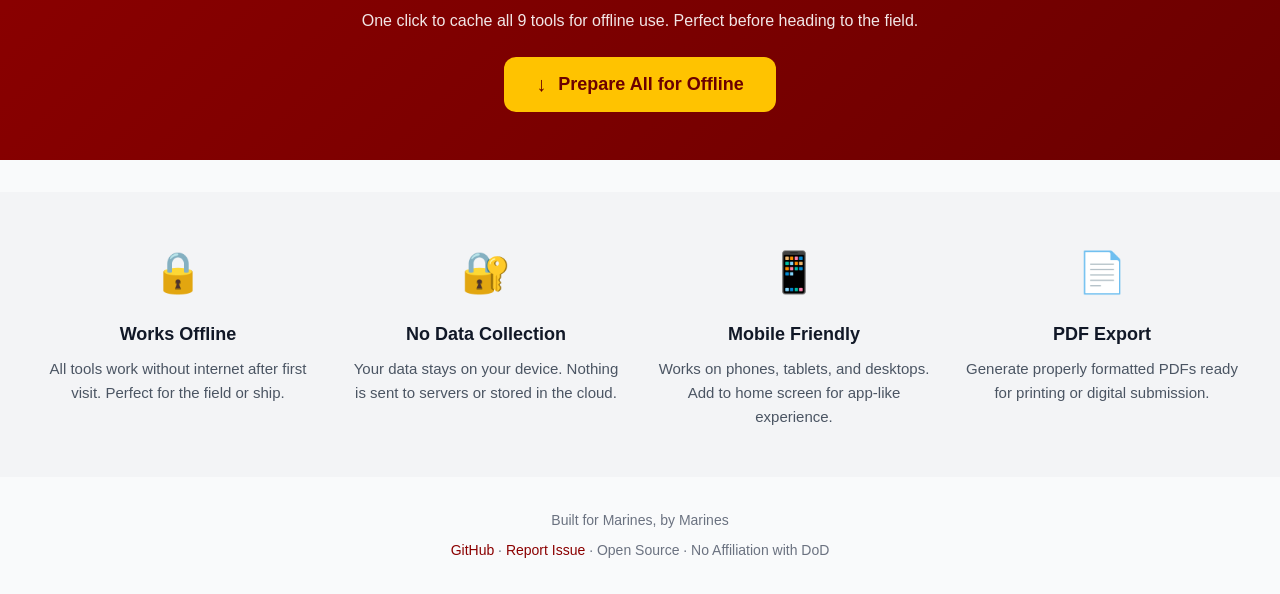
==== commit 916ae104: "Add Report Issue link to footer" ====
--- a/index.html
+++ b/index.html
@@ -669,6 +669,7 @@
     <p>Built for Marines, by Marines</p>
     <p style="margin-top: 0.5rem;">
       <a href="https://github.com/jeranaias">GitHub</a> &middot;
+      <a href="https://github.com/jeranaias/usmc-tools/issues">Report Issue</a> &middot;
       Open Source &middot;
       No Affiliation with DoD
     </p>
